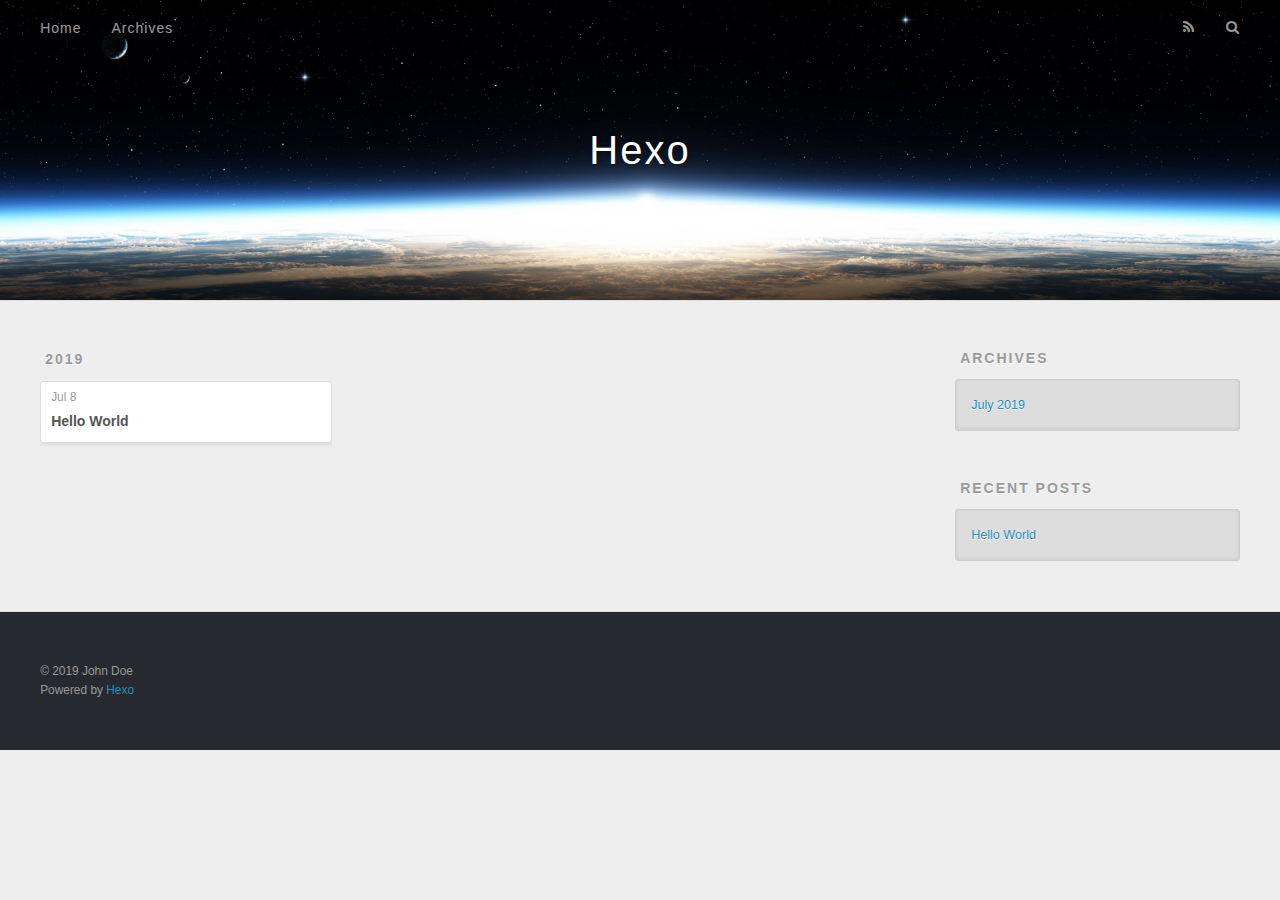
==== archives/index.html @ 085c692a "Site updated: 2019-07-08 19:31:54" ====
<!DOCTYPE html>
<html>
<head><meta name="generator" content="Hexo 3.9.0">
  <meta charset="utf-8">
  

  
  <title>Archives | Hexo</title>
  <meta name="viewport" content="width=device-width, initial-scale=1, maximum-scale=1">
  <meta property="og:type" content="website">
<meta property="og:title" content="Hexo">
<meta property="og:url" content="http://yoursite.com/archives/index.html">
<meta property="og:site_name" content="Hexo">
<meta property="og:locale" content="default">
<meta name="twitter:card" content="summary">
<meta name="twitter:title" content="Hexo">
  
    <link rel="alternate" href="/atom.xml" title="Hexo" type="application/atom+xml">
  
  
    <link rel="icon" href="/favicon.png">
  
  
    <link href="//fonts.googleapis.com/css?family=Source+Code+Pro" rel="stylesheet" type="text/css">
  
  <link rel="stylesheet" href="/css/style.css">
</head>
</html>
<body>
  <div id="container">
    <div id="wrap">
      <header id="header">
  <div id="banner"></div>
  <div id="header-outer" class="outer">
    <div id="header-title" class="inner">
      <h1 id="logo-wrap">
        <a href="/" id="logo">Hexo</a>
      </h1>
      
    </div>
    <div id="header-inner" class="inner">
      <nav id="main-nav">
        <a id="main-nav-toggle" class="nav-icon"></a>
        
          <a class="main-nav-link" href="/">Home</a>
        
          <a class="main-nav-link" href="/archives">Archives</a>
        
      </nav>
      <nav id="sub-nav">
        
          <a id="nav-rss-link" class="nav-icon" href="/atom.xml" title="RSS Feed"></a>
        
        <a id="nav-search-btn" class="nav-icon" title="Search"></a>
      </nav>
      <div id="search-form-wrap">
        <form action="//google.com/search" method="get" accept-charset="UTF-8" class="search-form"><input type="search" name="q" class="search-form-input" placeholder="Search"><button type="submit" class="search-form-submit">&#xF002;</button><input type="hidden" name="sitesearch" value="http://yoursite.com"></form>
      </div>
    </div>
  </div>
</header>
      <div class="outer">
        <section id="main">
  
  
    
    
      
      
      <section class="archives-wrap">
        <div class="archive-year-wrap">
          <a href="/archives/2019" class="archive-year">2019</a>
        </div>
        <div class="archives">
    
    <article class="archive-article archive-type-post">
  <div class="archive-article-inner">
    <header class="archive-article-header">
      <a href="/2019/07/08/hello-world/" class="archive-article-date">
  <time datetime="2019-07-08T11:22:03.068Z" itemprop="datePublished">Jul 8</time>
</a>
      
  
    <h1 itemprop="name">
      <a class="archive-article-title" href="/2019/07/08/hello-world/">Hello World</a>
    </h1>
  

    </header>
  </div>
</article>
  
  
    </div></section>
  


</section>
        
          <aside id="sidebar">
  
    

  
    

  
    
  
    
  <div class="widget-wrap">
    <h3 class="widget-title">Archives</h3>
    <div class="widget">
      <ul class="archive-list"><li class="archive-list-item"><a class="archive-list-link" href="/archives/2019/07/">July 2019</a></li></ul>
    </div>
  </div>


  
    
  <div class="widget-wrap">
    <h3 class="widget-title">Recent Posts</h3>
    <div class="widget">
      <ul>
        
          <li>
            <a href="/2019/07/08/hello-world/">Hello World</a>
          </li>
        
      </ul>
    </div>
  </div>

  
</aside>
        
      </div>
      <footer id="footer">
  
  <div class="outer">
    <div id="footer-info" class="inner">
      &copy; 2019 John Doe<br>
      Powered by <a href="http://hexo.io/" target="_blank">Hexo</a>
    </div>
  </div>
</footer>
    </div>
    <nav id="mobile-nav">
  
    <a href="/" class="mobile-nav-link">Home</a>
  
    <a href="/archives" class="mobile-nav-link">Archives</a>
  
</nav>
    

<script src="//ajax.googleapis.com/ajax/libs/jquery/2.0.3/jquery.min.js"></script>


  <link rel="stylesheet" href="/fancybox/jquery.fancybox.css">
  <script src="/fancybox/jquery.fancybox.pack.js"></script>


<script src="/js/script.js"></script>



  </div>
</body>
</html>
---- css/style.css ----
body {
  width: 100%;
}
body:before,
body:after {
  content: "";
  display: table;
}
body:after {
  clear: both;
}
html,
body,
div,
span,
applet,
object,
iframe,
h1,
h2,
h3,
h4,
h5,
h6,
p,
blockquote,
pre,
a,
abbr,
acronym,
address,
big,
cite,
code,
del,
dfn,
em,
img,
ins,
kbd,
q,
s,
samp,
small,
strike,
strong,
sub,
sup,
tt,
var,
dl,
dt,
dd,
ol,
ul,
li,
fieldset,
form,
label,
legend,
table,
caption,
tbody,
tfoot,
thead,
tr,
th,
td {
  margin: 0;
  padding: 0;
  border: 0;
  outline: 0;
  font-weight: inherit;
  font-style: inherit;
  font-family: inherit;
  font-size: 100%;
  vertical-align: baseline;
}
body {
  line-height: 1;
  color: #000;
  background: #fff;
}
ol,
ul {
  list-style: none;
}
table {
  border-collapse: separate;
  border-spacing: 0;
  vertical-align: middle;
}
caption,
th,
td {
  text-align: left;
  font-weight: normal;
  vertical-align: middle;
}
a img {
  border: none;
}
input,
button {
  margin: 0;
  padding: 0;
}
input::-moz-focus-inner,
button::-moz-focus-inner {
  border: 0;
  padding: 0;
}
@font-face {
  font-family: FontAwesome;
  font-style: normal;
  font-weight: normal;
  src: url("fonts/fontawesome-webfont.eot?v=#4.0.3");
  src: url("fonts/fontawesome-webfont.eot?#iefix&v=#4.0.3") format("embedded-opentype"), url("fonts/fontawesome-webfont.woff?v=#4.0.3") format("woff"), url("fonts/fontawesome-webfont.ttf?v=#4.0.3") format("truetype"), url("fonts/fontawesome-webfont.svg#fontawesomeregular?v=#4.0.3") format("svg");
}
html,
body,
#container {
  height: 100%;
}
body {
  background: #eee;
  font: 14px -apple-system, BlinkMacSystemFont, "Segoe UI", "Roboto", "Oxygen", "Ubuntu", "Cantarell", "Fira Sans", "Droid Sans", "Helvetica Neue", sans-serif;
  -webkit-text-size-adjust: 100%;
}
.outer {
  max-width: 1220px;
  margin: 0 auto;
  padding: 0 20px;
}
.outer:before,
.outer:after {
  content: "";
  display: table;
}
.outer:after {
  clear: both;
}
.inner {
  display: inline;
  float: left;
  width: 98.3333333333333%;
  margin: 0 0.8333333333333%;
}
.left,
.alignleft {
  float: left;
}
.right,
.alignright {
  float: right;
}
.clear {
  clear: both;
}
#container {
  position: relative;
}
.mobile-nav-on {
  overflow: hidden;
}
#wrap {
  height: 100%;
  width: 100%;
  position: absolute;
  top: 0;
  left: 0;
  -webkit-transition: 0.2s ease-out;
  -moz-transition: 0.2s ease-out;
  -ms-transition: 0.2s ease-out;
  transition: 0.2s ease-out;
  z-index: 1;
  background: #eee;
}
.mobile-nav-on #wrap {
  left: 280px;
}
@media screen and (min-width: 768px) {
  #main {
    display: inline;
    float: left;
    width: 73.3333333333333%;
    margin: 0 0.8333333333333%;
  }
}
.article-date,
.article-category-link,
.archive-year,
.widget-title {
  text-decoration: none;
  text-transform: uppercase;
  letter-spacing: 2px;
  color: #999;
  margin-bottom: 1em;
  margin-left: 5px;
  line-height: 1em;
  text-shadow: 0 1px #fff;
  font-weight: bold;
}
.article-inner,
.archive-article-inner {
  background: #fff;
  -webkit-box-shadow: 1px 2px 3px #ddd;
  box-shadow: 1px 2px 3px #ddd;
  border: 1px solid #ddd;
  border-radius: 3px;
}
.article-entry h1,
.widget h1 {
  font-size: 2em;
}
.article-entry h2,
.widget h2 {
  font-size: 1.5em;
}
.article-entry h3,
.widget h3 {
  font-size: 1.3em;
}
.article-entry h4,
.widget h4 {
  font-size: 1.2em;
}
.article-entry h5,
.widget h5 {
  font-size: 1em;
}
.article-entry h6,
.widget h6 {
  font-size: 1em;
  color: #999;
}
.article-entry hr,
.widget hr {
  border: 1px dashed #ddd;
}
.article-entry strong,
.widget strong {
  font-weight: bold;
}
.article-entry em,
.widget em,
.article-entry cite,
.widget cite {
  font-style: italic;
}
.article-entry sup,
.widget sup,
.article-entry sub,
.widget sub {
  font-size: 0.75em;
  line-height: 0;
  position: relative;
  vertical-align: baseline;
}
.article-entry sup,
.widget sup {
  top: -0.5em;
}
.article-entry sub,
.widget sub {
  bottom: -0.2em;
}
.article-entry small,
.widget small {
  font-size: 0.85em;
}
.article-entry acronym,
.widget acronym,
.article-entry abbr,
.widget abbr {
  border-bottom: 1px dotted;
}
.article-entry ul,
.widget ul,
.article-entry ol,
.widget ol,
.article-entry dl,
.widget dl {
  margin: 0 20px;
  line-height: 1.6em;
}
.article-entry ul ul,
.widget ul ul,
.article-entry ol ul,
.widget ol ul,
.article-entry ul ol,
.widget ul ol,
.article-entry ol ol,
.widget ol ol {
  margin-top: 0;
  margin-bottom: 0;
}
.article-entry ul,
.widget ul {
  list-style: disc;
}
.article-entry ol,
.widget ol {
  list-style: decimal;
}
.article-entry dt,
.widget dt {
  font-weight: bold;
}
#header {
  height: 300px;
  position: relative;
  border-bottom: 1px solid #ddd;
}
#header:before,
#header:after {
  content: "";
  position: absolute;
  left: 0;
  right: 0;
  height: 40px;
}
#header:before {
  top: 0;
  background: -webkit-linear-gradient(rgba(0,0,0,0.2), transparent);
  background: -moz-linear-gradient(rgba(0,0,0,0.2), transparent);
  background: -ms-linear-gradient(rgba(0,0,0,0.2), transparent);
  background: linear-gradient(rgba(0,0,0,0.2), transparent);
}
#header:after {
  bottom: 0;
  background: -webkit-linear-gradient(transparent, rgba(0,0,0,0.2));
  background: -moz-linear-gradient(transparent, rgba(0,0,0,0.2));
  background: -ms-linear-gradient(transparent, rgba(0,0,0,0.2));
  background: linear-gradient(transparent, rgba(0,0,0,0.2));
}
#header-outer {
  height: 100%;
  position: relative;
}
#header-inner {
  position: relative;
  overflow: hidden;
}
#banner {
  position: absolute;
  top: 0;
  left: 0;
  width: 100%;
  height: 100%;
  background: url("images/banner.jpg") center #000;
  -webkit-background-size: cover;
  -moz-background-size: cover;
  background-size: cover;
  z-index: -1;
}
#header-title {
  text-align: center;
  height: 40px;
  position: absolute;
  top: 50%;
  left: 0;
  margin-top: -20px;
}
#logo,
#subtitle {
  text-decoration: none;
  color: #fff;
  font-weight: 300;
  text-shadow: 0 1px 4px rgba(0,0,0,0.3);
}
#logo {
  font-size: 40px;
  line-height: 40px;
  letter-spacing: 2px;
}
#subtitle {
  font-size: 16px;
  line-height: 16px;
  letter-spacing: 1px;
}
#subtitle-wrap {
  margin-top: 16px;
}
#main-nav {
  float: left;
  margin-left: -15px;
}
.nav-icon,
.main-nav-link {
  float: left;
  color: #fff;
  opacity: 0.6;
  text-decoration: none;
  text-shadow: 0 1px rgba(0,0,0,0.2);
  -webkit-transition: opacity 0.2s;
  -moz-transition: opacity 0.2s;
  -ms-transition: opacity 0.2s;
  transition: opacity 0.2s;
  display: block;
  padding: 20px 15px;
}
.nav-icon:hover,
.main-nav-link:hover {
  opacity: 1;
}
.nav-icon {
  font-family: FontAwesome;
  text-align: center;
  font-size: 14px;
  width: 14px;
  height: 14px;
  padding: 20px 15px;
  position: relative;
  cursor: pointer;
}
.main-nav-link {
  font-weight: 300;
  letter-spacing: 1px;
}
@media screen and (max-width: 479px) {
  .main-nav-link {
    display: none;
  }
}
#main-nav-toggle {
  display: none;
}
#main-nav-toggle:before {
  content: "\f0c9";
}
@media screen and (max-width: 479px) {
  #main-nav-toggle {
    display: block;
  }
}
#sub-nav {
  float: right;
  margin-right: -15px;
}
#nav-rss-link:before {
  content: "\f09e";
}
#nav-search-btn:before {
  content: "\f002";
}
#search-form-wrap {
  position: absolute;
  top: 15px;
  width: 150px;
  height: 30px;
  right: -150px;
  opacity: 0;
  -webkit-transition: 0.2s ease-out;
  -moz-transition: 0.2s ease-out;
  -ms-transition: 0.2s ease-out;
  transition: 0.2s ease-out;
}
#search-form-wrap.on {
  opacity: 1;
  right: 0;
}
@media screen and (max-width: 479px) {
  #search-form-wrap {
    width: 100%;
    right: -100%;
  }
}
.search-form {
  position: absolute;
  top: 0;
  left: 0;
  right: 0;
  background: #fff;
  padding: 5px 15px;
  border-radius: 15px;
  -webkit-box-shadow: 0 0 10px rgba(0,0,0,0.3);
  box-shadow: 0 0 10px rgba(0,0,0,0.3);
}
.search-form-input {
  border: none;
  background: none;
  color: #555;
  width: 100%;
  font: 13px -apple-system, BlinkMacSystemFont, "Segoe UI", "Roboto", "Oxygen", "Ubuntu", "Cantarell", "Fira Sans", "Droid Sans", "Helvetica Neue", sans-serif;
  outline: none;
}
.search-form-input::-webkit-search-results-decoration,
.search-form-input::-webkit-search-cancel-button {
  -webkit-appearance: none;
}
.search-form-submit {
  position: absolute;
  top: 50%;
  right: 10px;
  margin-top: -7px;
  font: 13px FontAwesome;
  border: none;
  background: none;
  color: #bbb;
  cursor: pointer;
}
.search-form-submit:hover,
.search-form-submit:focus {
  color: #777;
}
.article {
  margin: 50px 0;
}
.article-inner {
  overflow: hidden;
}
.article-meta:before,
.article-meta:after {
  content: "";
  display: table;
}
.article-meta:after {
  clear: both;
}
.article-date {
  float: left;
}
.article-category {
  float: left;
  line-height: 1em;
  color: #ccc;
  text-shadow: 0 1px #fff;
  margin-left: 8px;
}
.article-category:before {
  content: "\2022";
}
.article-category-link {
  margin: 0 12px 1em;
}
.article-header {
  padding: 20px 20px 0;
}
.article-title {
  text-decoration: none;
  font-size: 2em;
  font-weight: bold;
  color: #555;
  line-height: 1.1em;
  -webkit-transition: color 0.2s;
  -moz-transition: color 0.2s;
  -ms-transition: color 0.2s;
  transition: color 0.2s;
}
a.article-title:hover {
  color: #258fb8;
}
.article-entry {
  color: #555;
  padding: 0 20px;
}
.article-entry:before,
.article-entry:after {
  content: "";
  display: table;
}
.article-entry:after {
  clear: both;
}
.article-entry p,
.article-entry table {
  line-height: 1.6em;
  margin: 1.6em 0;
}
.article-entry h1,
.article-entry h2,
.article-entry h3,
.article-entry h4,
.article-entry h5,
.article-entry h6 {
  font-weight: bold;
}
.article-entry h1,
.article-entry h2,
.article-entry h3,
.article-entry h4,
.article-entry h5,
.article-entry h6 {
  line-height: 1.1em;
  margin: 1.1em 0;
}
.article-entry a {
  color: #258fb8;
  text-decoration: none;
}
.article-entry a:hover {
  text-decoration: underline;
}
.article-entry ul,
.article-entry ol,
.article-entry dl {
  margin-top: 1.6em;
  margin-bottom: 1.6em;
}
.article-entry img,
.article-entry video {
  max-width: 100%;
  height: auto;
  display: block;
  margin: auto;
}
.article-entry iframe {
  border: none;
}
.article-entry table {
  width: 100%;
  border-collapse: collapse;
  border-spacing: 0;
}
.article-entry th {
  font-weight: bold;
  border-bottom: 3px solid #ddd;
  padding-bottom: 0.5em;
}
.article-entry td {
  border-bottom: 1px solid #ddd;
  padding: 10px 0;
}
.article-entry blockquote {
  font-family: Georgia, "Times New Roman", serif;
  font-size: 1.4em;
  margin: 1.6em 20px;
  text-align: center;
}
.article-entry blockquote footer {
  font-size: 14px;
  margin: 1.6em 0;
  font-family: -apple-system, BlinkMacSystemFont, "Segoe UI", "Roboto", "Oxygen", "Ubuntu", "Cantarell", "Fira Sans", "Droid Sans", "Helvetica Neue", sans-serif;
}
.article-entry blockquote footer cite:before {
  content: "—";
  padding: 0 0.5em;
}
.article-entry .pullquote {
  text-align: left;
  width: 45%;
  margin: 0;
}
.article-entry .pullquote.left {
  margin-left: 0.5em;
  margin-right: 1em;
}
.article-entry .pullquote.right {
  margin-right: 0.5em;
  margin-left: 1em;
}
.article-entry .caption {
  color: #999;
  display: block;
  font-size: 0.9em;
  margin-top: 0.5em;
  position: relative;
  text-align: center;
}
.article-entry .video-container {
  position: relative;
  padding-top: 56.25%;
  height: 0;
  overflow: hidden;
}
.article-entry .video-container iframe,
.article-entry .video-container object,
.article-entry .video-container embed {
  position: absolute;
  top: 0;
  left: 0;
  width: 100%;
  height: 100%;
  margin-top: 0;
}
.article-more-link a {
  display: inline-block;
  line-height: 1em;
  padding: 6px 15px;
  border-radius: 15px;
  background: #eee;
  color: #999;
  text-shadow: 0 1px #fff;
  text-decoration: none;
}
.article-more-link a:hover {
  background: #258fb8;
  color: #fff;
  text-decoration: none;
  text-shadow: 0 1px #1e7293;
}
.article-footer {
  font-size: 0.85em;
  line-height: 1.6em;
  border-top: 1px solid #ddd;
  padding-top: 1.6em;
  margin: 0 20px 20px;
}
.article-footer:before,
.article-footer:after {
  content: "";
  display: table;
}
.article-footer:after {
  clear: both;
}
.article-footer a {
  color: #999;
  text-decoration: none;
}
.article-footer a:hover {
  color: #555;
}
.article-tag-list-item {
  float: left;
  margin-right: 10px;
}
.article-tag-list-link:before {
  content: "#";
}
.article-comment-link {
  float: right;
}
.article-comment-link:before {
  content: "\f075";
  font-family: FontAwesome;
  padding-right: 8px;
}
.article-share-link {
  cursor: pointer;
  float: right;
  margin-left: 20px;
}
.article-share-link:before {
  content: "\f064";
  font-family: FontAwesome;
  padding-right: 6px;
}
#article-nav {
  position: relative;
}
#article-nav:before,
#article-nav:after {
  content: "";
  display: table;
}
#article-nav:after {
  clear: both;
}
@media screen and (min-width: 768px) {
  #article-nav {
    margin: 50px 0;
  }
  #article-nav:before {
    width: 8px;
    height: 8px;
    position: absolute;
    top: 50%;
    left: 50%;
    margin-top: -4px;
    margin-left: -4px;
    content: "";
    border-radius: 50%;
    background: #ddd;
    -webkit-box-shadow: 0 1px 2px #fff;
    box-shadow: 0 1px 2px #fff;
  }
}
.article-nav-link-wrap {
  text-decoration: none;
  text-shadow: 0 1px #fff;
  color: #999;
  -webkit-box-sizing: border-box;
  -moz-box-sizing: border-box;
  box-sizing: border-box;
  margin-top: 50px;
  text-align: center;
  display: block;
}
.article-nav-link-wrap:hover {
  color: #555;
}
@media screen and (min-width: 768px) {
  .article-nav-link-wrap {
    width: 50%;
    margin-top: 0;
  }
}
@media screen and (min-width: 768px) {
  #article-nav-newer {
    float: left;
    text-align: right;
    padding-right: 20px;
  }
}
@media screen and (min-width: 768px) {
  #article-nav-older {
    float: right;
    text-align: left;
    padding-left: 20px;
  }
}
.article-nav-caption {
  text-transform: uppercase;
  letter-spacing: 2px;
  color: #ddd;
  line-height: 1em;
  font-weight: bold;
}
#article-nav-newer .article-nav-caption {
  margin-right: -2px;
}
.article-nav-title {
  font-size: 0.85em;
  line-height: 1.6em;
  margin-top: 0.5em;
}
.article-share-box {
  position: absolute;
  display: none;
  background: #fff;
  -webkit-box-shadow: 1px 2px 10px rgba(0,0,0,0.2);
  box-shadow: 1px 2px 10px rgba(0,0,0,0.2);
  border-radius: 3px;
  margin-left: -145px;
  overflow: hidden;
  z-index: 1;
}
.article-share-box.on {
  display: block;
}
.article-share-input {
  width: 100%;
  background: none;
  -webkit-box-sizing: border-box;
  -moz-box-sizing: border-box;
  box-sizing: border-box;
  font: 14px -apple-system, BlinkMacSystemFont, "Segoe UI", "Roboto", "Oxygen", "Ubuntu", "Cantarell", "Fira Sans", "Droid Sans", "Helvetica Neue", sans-serif;
  padding: 0 15px;
  color: #555;
  outline: none;
  border: 1px solid #ddd;
  border-radius: 3px 3px 0 0;
  height: 36px;
  line-height: 36px;
}
.article-share-links {
  background: #eee;
}
.article-share-links:before,
.article-share-links:after {
  content: "";
  display: table;
}
.article-share-links:after {
  clear: both;
}
.article-share-twitter,
.article-share-facebook,
.article-share-pinterest,
.article-share-google {
  width: 50px;
  height: 36px;
  display: block;
  float: left;
  position: relative;
  color: #999;
  text-shadow: 0 1px #fff;
}
.article-share-twitter:before,
.article-share-facebook:before,
.article-share-pinterest:before,
.article-share-google:before {
  font-size: 20px;
  font-family: FontAwesome;
  width: 20px;
  height: 20px;
  position: absolute;
  top: 50%;
  left: 50%;
  margin-top: -10px;
  margin-left: -10px;
  text-align: center;
}
.article-share-twitter:hover,
.article-share-facebook:hover,
.article-share-pinterest:hover,
.article-share-google:hover {
  color: #fff;
}
.article-share-twitter:before {
  content: "\f099";
}
.article-share-twitter:hover {
  background: #00aced;
  text-shadow: 0 1px #008abe;
}
.article-share-facebook:before {
  content: "\f09a";
}
.article-share-facebook:hover {
  background: #3b5998;
  text-shadow: 0 1px #2f477a;
}
.article-share-pinterest:before {
  content: "\f0d2";
}
.article-share-pinterest:hover {
  background: #cb2027;
  text-shadow: 0 1px #a21a1f;
}
.article-share-google:before {
  content: "\f0d5";
}
.article-share-google:hover {
  background: #dd4b39;
  text-shadow: 0 1px #be3221;
}
.article-gallery {
  background: #000;
  position: relative;
}
.article-gallery-photos {
  position: relative;
  overflow: hidden;
}
.article-gallery-img {
  display: none;
  max-width: 100%;
}
.article-gallery-img:first-child {
  display: block;
}
.article-gallery-img.loaded {
  position: absolute;
  display: block;
}
.article-gallery-img img {
  display: block;
  max-width: 100%;
  margin: 0 auto;
}
#comments {
  background: #fff;
  -webkit-box-shadow: 1px 2px 3px #ddd;
  box-shadow: 1px 2px 3px #ddd;
  padding: 20px;
  border: 1px solid #ddd;
  border-radius: 3px;
  margin: 50px 0;
}
#comments a {
  color: #258fb8;
}
.archives-wrap {
  margin: 50px 0;
}
.archives:before,
.archives:after {
  content: "";
  display: table;
}
.archives:after {
  clear: both;
}
.archive-year-wrap {
  margin-bottom: 1em;
}
.archives {
  -webkit-column-gap: 10px;
  -moz-column-gap: 10px;
  column-gap: 10px;
}
@media screen and (min-width: 480px) and (max-width: 767px) {
  .archives {
    -webkit-column-count: 2;
    -moz-column-count: 2;
    column-count: 2;
  }
}
@media screen and (min-width: 768px) {
  .archives {
    -webkit-column-count: 3;
    -moz-column-count: 3;
    column-count: 3;
  }
}
.archive-article {
  -webkit-column-break-inside: avoid;
  page-break-inside: avoid;
  overflow: hidden;
  break-inside: avoid-column;
}
.archive-article-inner {
  padding: 10px;
  margin-bottom: 15px;
}
.archive-article-title {
  text-decoration: none;
  font-weight: bold;
  color: #555;
  -webkit-transition: color 0.2s;
  -moz-transition: color 0.2s;
  -ms-transition: color 0.2s;
  transition: color 0.2s;
  line-height: 1.6em;
}
.archive-article-title:hover {
  color: #258fb8;
}
.archive-article-footer {
  margin-top: 1em;
}
.archive-article-date {
  color: #999;
  text-decoration: none;
  font-size: 0.85em;
  line-height: 1em;
  margin-bottom: 0.5em;
  display: block;
}
#page-nav {
  margin: 50px auto;
  background: #fff;
  -webkit-box-shadow: 1px 2px 3px #ddd;
  box-shadow: 1px 2px 3px #ddd;
  border: 1px solid #ddd;
  border-radius: 3px;
  text-align: center;
  color: #999;
  overflow: hidden;
}
#page-nav:before,
#page-nav:after {
  content: "";
  display: table;
}
#page-nav:after {
  clear: both;
}
#page-nav a,
#page-nav span {
  padding: 10px 20px;
  line-height: 1;
  height: 2ex;
}
#page-nav a {
  color: #999;
  text-decoration: none;
}
#page-nav a:hover {
  background: #999;
  color: #fff;
}
#page-nav .prev {
  float: left;
}
#page-nav .next {
  float: right;
}
#page-nav .page-number {
  display: inline-block;
}
@media screen and (max-width: 479px) {
  #page-nav .page-number {
    display: none;
  }
}
#page-nav .current {
  color: #555;
  font-weight: bold;
}
#page-nav .space {
  color: #ddd;
}
#footer {
  background: #262a30;
  padding: 50px 0;
  border-top: 1px solid #ddd;
  color: #999;
}
#footer a {
  color: #258fb8;
  text-decoration: none;
}
#footer a:hover {
  text-decoration: underline;
}
#footer-info {
  line-height: 1.6em;
  font-size: 0.85em;
}
.article-entry pre,
.article-entry .highlight {
  background: #2d2d2d;
  margin: 0 -20px;
  padding: 15px 20px;
  border-style: solid;
  border-color: #ddd;
  border-width: 1px 0;
  overflow: auto;
  color: #ccc;
  line-height: 22.400000000000002px;
}
.article-entry .highlight .gutter pre,
.article-entry .gist .gist-file .gist-data .line-numbers {
  color: #666;
  font-size: 0.85em;
}
.article-entry pre,
.article-entry code {
  font-family: "Source Code Pro", Consolas, Monaco, Menlo, Consolas, monospace;
}
.article-entry code {
  background: #eee;
  text-shadow: 0 1px #fff;
  padding: 0 0.3em;
}
.article-entry pre code {
  background: none;
  text-shadow: none;
  padding: 0;
}
.article-entry .highlight pre {
  border: none;
  margin: 0;
  padding: 0;
}
.article-entry .highlight table {
  margin: 0;
  width: auto;
}
.article-entry .highlight td {
  border: none;
  padding: 0;
}
.article-entry .highlight figcaption {
  font-size: 0.85em;
  color: #999;
  line-height: 1em;
  margin-bottom: 1em;
}
.article-entry .highlight figcaption:before,
.article-entry .highlight figcaption:after {
  content: "";
  display: table;
}
.article-entry .highlight figcaption:after {
  clear: both;
}
.article-entry .highlight figcaption a {
  float: right;
}
.article-entry .highlight .gutter pre {
  text-align: right;
  padding-right: 20px;
}
.article-entry .highlight .line {
  height: 22.400000000000002px;
}
.article-entry .highlight .line.marked {
  background: #515151;
}
.article-entry .gist {
  margin: 0 -20px;
  border-style: solid;
  border-color: #ddd;
  border-width: 1px 0;
  background: #2d2d2d;
  padding: 15px 20px 15px 0;
}
.article-entry .gist .gist-file {
  border: none;
  font-family: "Source Code Pro", Consolas, Monaco, Menlo, Consolas, monospace;
  margin: 0;
}
.article-entry .gist .gist-file .gist-data {
  background: none;
  border: none;
}
.article-entry .gist .gist-file .gist-data .line-numbers {
  background: none;
  border: none;
  padding: 0 20px 0 0;
}
.article-entry .gist .gist-file .gist-data .line-data {
  padding: 0 !important;
}
.article-entry .gist .gist-file .highlight {
  margin: 0;
  padding: 0;
  border: none;
}
.article-entry .gist .gist-file .gist-meta {
  background: #2d2d2d;
  color: #999;
  font: 0.85em -apple-system, BlinkMacSystemFont, "Segoe UI", "Roboto", "Oxygen", "Ubuntu", "Cantarell", "Fira Sans", "Droid Sans", "Helvetica Neue", sans-serif;
  text-shadow: 0 0;
  padding: 0;
  margin-top: 1em;
  margin-left: 20px;
}
.article-entry .gist .gist-file .gist-meta a {
  color: #258fb8;
  font-weight: normal;
}
.article-entry .gist .gist-file .gist-meta a:hover {
  text-decoration: underline;
}
pre .comment,
pre .title {
  color: #999;
}
pre .variable,
pre .attribute,
pre .tag,
pre .regexp,
pre .ruby .constant,
pre .xml .tag .title,
pre .xml .pi,
pre .xml .doctype,
pre .html .doctype,
pre .css .id,
pre .css .class,
pre .css .pseudo {
  color: #f2777a;
}
pre .number,
pre .preprocessor,
pre .built_in,
pre .literal,
pre .params,
pre .constant {
  color: #f99157;
}
pre .class,
pre .ruby .class .title,
pre .css .rules .attribute {
  color: #9c9;
}
pre .string,
pre .value,
pre .inheritance,
pre .header,
pre .ruby .symbol,
pre .xml .cdata {
  color: #9c9;
}
pre .css .hexcolor {
  color: #6cc;
}
pre .function,
pre .python .decorator,
pre .python .title,
pre .ruby .function .title,
pre .ruby .title .keyword,
pre .perl .sub,
pre .javascript .title,
pre .coffeescript .title {
  color: #69c;
}
pre .keyword,
pre .javascript .function {
  color: #c9c;
}
@media screen and (max-width: 479px) {
  #mobile-nav {
    position: absolute;
    top: 0;
    left: 0;
    width: 280px;
    height: 100%;
    background: #191919;
    border-right: 1px solid #fff;
  }
}
@media screen and (max-width: 479px) {
  .mobile-nav-link {
    display: block;
    color: #999;
    text-decoration: none;
    padding: 15px 20px;
    font-weight: bold;
  }
  .mobile-nav-link:hover {
    color: #fff;
  }
}
@media screen and (min-width: 768px) {
  #sidebar {
    display: inline;
    float: left;
    width: 23.3333333333333%;
    margin: 0 0.8333333333333%;
  }
}
.widget-wrap {
  margin: 50px 0;
}
.widget {
  color: #777;
  text-shadow: 0 1px #fff;
  background: #ddd;
  -webkit-box-shadow: 0 -1px 4px #ccc inset;
  box-shadow: 0 -1px 4px #ccc inset;
  border: 1px solid #ccc;
  padding: 15px;
  border-radius: 3px;
}
.widget a {
  color: #258fb8;
  text-decoration: none;
}
.widget a:hover {
  text-decoration: underline;
}
.widget ul ul,
.widget ol ul,
.widget dl ul,
.widget ul ol,
.widget ol ol,
.widget dl ol,
.widget ul dl,
.widget ol dl,
.widget dl dl {
  margin-left: 15px;
  list-style: disc;
}
.widget {
  line-height: 1.6em;
  word-wrap: break-word;
  font-size: 0.9em;
}
.widget ul,
.widget ol {
  list-style: none;
  margin: 0;
}
.widget ul ul,
.widget ol ul,
.widget ul ol,
.widget ol ol {
  margin: 0 20px;
}
.widget ul ul,
.widget ol ul {
  list-style: disc;
}
.widget ul ol,
.widget ol ol {
  list-style: decimal;
}
.category-list-count,
.tag-list-count,
.archive-list-count {
  padding-left: 5px;
  color: #999;
  font-size: 0.85em;
}
.category-list-count:before,
.tag-list-count:before,
.archive-list-count:before {
  content: "(";
}
.category-list-count:after,
.tag-list-count:after,
.archive-list-count:after {
  content: ")";
}
.tagcloud a {
  margin-right: 5px;
  display: inline-block;
}
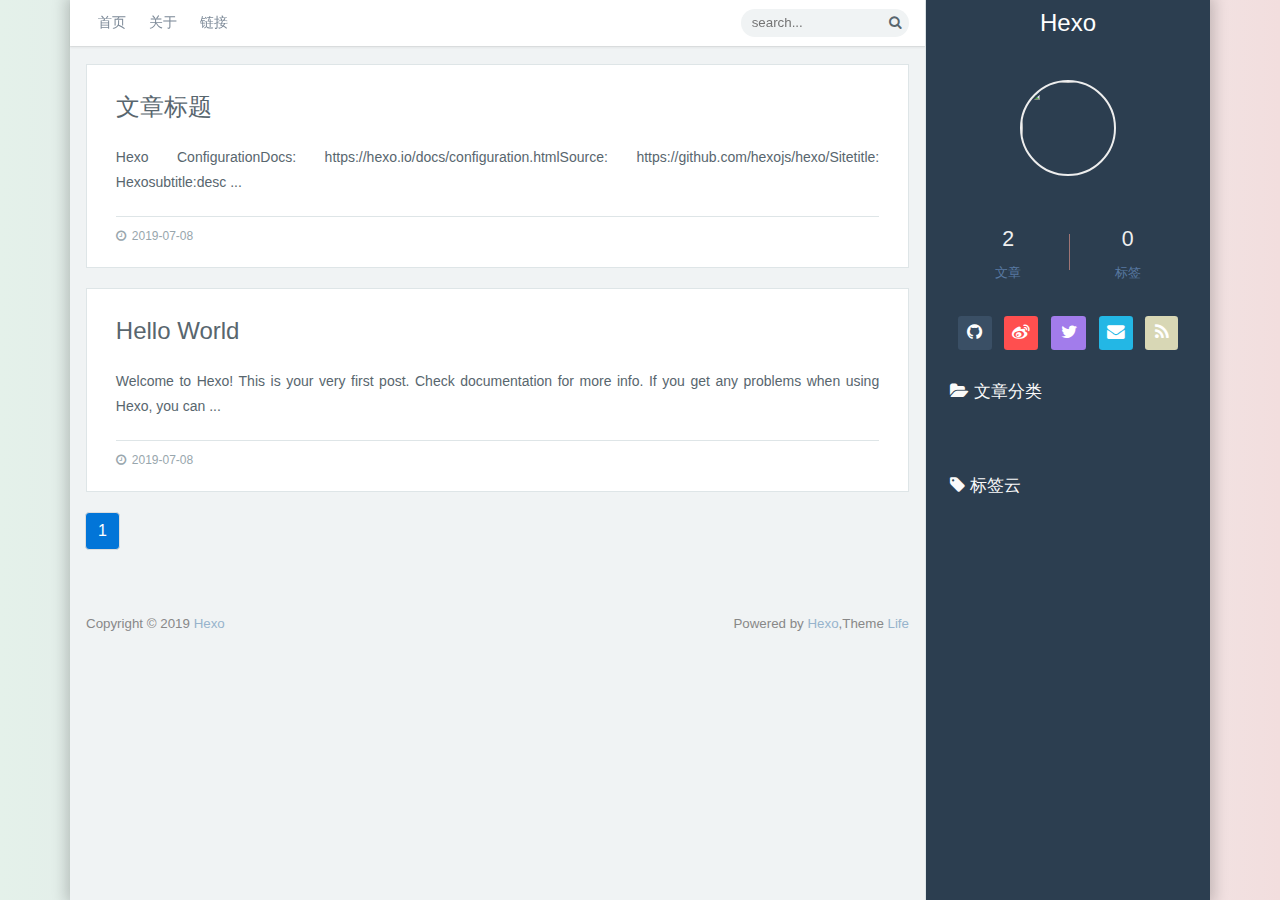
==== commit 051647e6: "Site updated: 2019-07-08 19:56:11" ====
--- a/archives/index.html
+++ b/archives/index.html
@@ -1,170 +1,261 @@
-<!DOCTYPE html>
-<html>
+
+
+
+
+  
+
+
+
+
+
+
+
+
+
+
+
+
+<!doctype html>
+<html lang>
 <head><meta name="generator" content="Hexo 3.9.0">
-  <meta charset="utf-8">
-  
-
-  
-  <title>Archives | Hexo</title>
-  <meta name="viewport" content="width=device-width, initial-scale=1, maximum-scale=1">
-  <meta property="og:type" content="website">
-<meta property="og:title" content="Hexo">
-<meta property="og:url" content="http://yoursite.com/archives/index.html">
-<meta property="og:site_name" content="Hexo">
-<meta property="og:locale" content="default">
-<meta name="twitter:card" content="summary">
-<meta name="twitter:title" content="Hexo">
-  
-    <link rel="alternate" href="/atom.xml" title="Hexo" type="application/atom+xml">
-  
-  
-    <link rel="icon" href="/favicon.png">
-  
-  
-    <link href="//fonts.googleapis.com/css?family=Source+Code+Pro" rel="stylesheet" type="text/css">
-  
-  <link rel="stylesheet" href="/css/style.css">
+  <meta charset="UTF-8">
+  <meta http-equiv="X-UA-Compatible" content="IE=edge, chrome=1">
+  <meta name="renderer" content="webkit">
+  <meta name="viewport" content="width=device-width, initial-scale=1, maximum-scale=1, shrink-to-fit=no" , user-scalable="no"">
+  <title>ArchivesHexo</title>
+  <link rel="shortcut icon" href>
+  
+    
+    
+      <link rel="stylesheet" href="/css/bootstrap.min.css">
+    
+      <link rel="stylesheet" href="/css/font-awesome.min.css">
+    
+      <link rel="stylesheet" href="/css/atom-one-dark.css">
+    
+      <link rel="stylesheet" href="/css/jquery.fancybox.css">
+    
+      <link rel="stylesheet" href="/css/nprogress.min.css">
+    
+      <link rel="stylesheet" href="/css/valine.css">
+    
+      <link rel="stylesheet" href="/css/life.css">
+    
+  
+
+  
+
+  <!-- jQuery first, then Tether, then Bootstrap JS. -->
+  
+  
+  
+    <script src="/js/jquery-2.2.4.min.js"></script>
+  
+    <script src="https://cdn1.lncld.net/static/js/3.1.0/av-min.js"></script>
+  
+    <script src="/js/jquery.pjax.js"></script>
+  
+    <script src="/js/nprogress.min.js"></script>
+  
+    <script src="/js/tether.min.js"></script>
+  
+    <script src="/js/bootstrap.min.js"></script>
+  
+    <script src="/js/highlight.min.js"></script>
+  
+    <script src="/js/highlightjs-line-numbers.min.js"></script>
+  
+    <script src="/js/jquery.fancybox.js"></script>
+  
+    <script src="/js/jquery.qrcode.min.js"></script>
+  
+    <script src="/js/Valine.min.js"></script>
+  
+  
 </head>
+<body>
+<script>AV.init({appId:'',appKey:''});</script>
+<script type="text/javascript">
+      var config = {
+            ClasS: 'Counter',
+            el:'.views',
+            elP: '.views-post'
+      }
+</script>
+<div class="container">
+    <div class="row blog-box-shadow">
+        <!--博客主栏开始-->
+        <div class="col-xl-9 col-lg-12 blog-main" id="pjax-box">
+            <header class="blog-header">
+                <a href="http://yoursite.com" class="blog-header-mobile-title">Hexo</a>
+                <a href="javascript:;" class="blog-header-navbar-btn"><i class="fa fa-bars"></i></a>
+                <nav class="blog-header-navbar blog-header-fixed">
+                    <ul class="blog-navbar-links">
+                        
+                          <li class="blog-nav-item"><a href="/" class="transition">首页</a></li>
+                        
+                          <li class="blog-nav-item"><a href="/about/" class="transition">关于</a></li>
+                        
+                          <li class="blog-nav-item"><a href="/links/" class="transition">链接</a></li>
+                        
+                        <div class="blog-navbar-right">
+                            <form action>
+                                <div class="input-group">
+                                    <input type="text" class="blog-header-search" placeholder="search...">
+                                    <buttn type="submit" class="blog-header-search-btn"><i class="fa fa-search"></i></buttn>
+                                </div>
+                            </form>
+                        </div>
+                    </ul>
+                </nav>
+            </header>
+                
+<div class="blog-main-post">
+	<div class="index-post-br"></div>
+  
+
+
+
+<article class="blog-post-block">
+    
+
+    <div class="blog-post-block-padding">
+        <a href="/2019/07/08/文章标题/">文章标题</a>
+        <section>
+            
+                
+                Hexo ConfigurationDocs: https://hexo.io/docs/configuration.htmlSource: https://github.com/hexojs/hexo/Sitetitle: Hexosubtitle:desc
+                ...
+            
+        </section>
+        <footer>
+        
+            <time datetime="2019-07-08T11:52:25.000Z"><i class="fa fa-clock-o"></i>2019-07-08</time>
+        
+        
+        
+        
+        
+        </footer>
+    </div>
+</article>
+
+
+<article class="blog-post-block">
+    
+
+    <div class="blog-post-block-padding">
+        <a href="/2019/07/08/hello-world/">Hello World</a>
+        <section>
+            
+                
+                Welcome to Hexo! This is your very first post. Check documentation for more info. If you get any problems when using Hexo, you can
+                ...
+            
+        </section>
+        <footer>
+        
+            <time datetime="2019-07-08T11:22:03.068Z"><i class="fa fa-clock-o"></i>2019-07-08</time>
+        
+        
+        
+        
+        
+        </footer>
+    </div>
+</article>
+
+
+
+  
+    <nav id="pagination" class="blog-pagination">
+            <span class="page-number current">1</span>
+    </nav>
+
+ </div>
+
+                
+            <footer class="blog-footer">
+                <p class="blog-footer-left">Copyright ©  2019 <a href="http://yoursite.com">Hexo</a></p>
+                <p class="blog-footer-right">Powered by <a href="https://hexo.io" target="_blank">Hexo</a>,Theme <a href="https://note.isweic.com/themes-life/" target="_blank">Life</a></p>
+            </footer>
+        </div><!--博客主栏结束-->
+        <!--博客侧边栏开始-->
+        <div class="col-xl-3 blog-sidebar">
+            <div class="blog-sidebar-title">
+                <a href>Hexo</a>
+            </div>
+            <div class="blog-sidebar-logo">
+                <img src="http://dl.weic96.cn/logo.png">
+            </div>
+            <div class="blog-sidebar-count blog-sidebar-padding">
+                <div class="blog-sidebar-count-left">
+                    <p class="blog-sidebar-count-p">2</p>
+                    <span class="blog-sidebar-count-span">文章</span>
+                </div>
+                <div class="blog-sidebar-count-right">
+                    <p class="blog-sidebar-count-p">0</p>
+                    <span class="blog-sidebar-count-span">标签</span>
+                </div>
+                <div style="clear: both;"></div>
+            </div>
+            <div class="blog-sidebar-icon blog-sidebar-padding">
+                <ul>
+                    <li><a href class="icon-github" target="_blank" data-toggle="tooltip" data-placement="top" title="Github"><i class="fa fa-github"></i></a></li>
+                    <li><a href class="icon-weibo" target="_blank" data-toggle="tooltip" data-placement="top" title="新浪微博"><i class="fa fa-weibo"></i></a></li>
+                    <li><a href class="icon-twitter" target="_blank" data-toggle="tooltip" data-placement="top" title="Twitter"><i class="fa fa-twitter"></i></a></li>
+                    <!--<li><a href="" class="icon-facebook" target="_blank" data-toggle="tooltip" data-placement="top" title="FaceBook"><i class="fa fa-facebook"></i></a></li>-->
+                    <li><a href="mailto:" class="icon-email" data-toggle="tooltip" data-placement="top" title="E-Mail"><i class="fa fa-envelope"></i></a></li>
+                    <li><a href class="icon-rss" data-toggle="tooltip" target="_blank" data-placement="top" title="RSS"><i class="fa fa-rss"></i></a></li>
+                </ul>
+            </div>
+            <div class="blog-sidebar-categories">
+                <h4 class="blog-sidebar-h4"><i class="fa fa-folder-open"></i>&nbsp;文章分类</h4>
+                <ul class="list-group blog-sidebar-padding">
+                  
+                </ul>
+            </div>
+            <div class="blog-sidebar-tags">
+                <h4 class="blog-sidebar-h4"><i class="fa fa-tag"></i>&nbsp;标签云</h4>
+                <ul class="blog-sidebar-tags-ul blog-sidebar-padding">
+                  
+                </ul>
+            </div>
+            <script>
+              // 博客侧栏标签云随机色
+              var tag_cloud = $('.tag-could');
+              tag_cloud.each(function () {
+                  var Cnum = 9;
+                  var Crand = parseInt(Math.random() * Cnum);
+                  $(this).addClass("tag-could" + Crand);
+              })
+            </script>
+            <!--返回顶部按钮-->
+            <div class="retop">
+                <i class="fa fa-angle-up"></i>
+            </div>
+        </div><!--博客侧边栏结束-->
+    </div>
+</div>
+<script src="/js/LeanStatistics.min.js"></script>
+<script src="/js/Life.js"></script>
+<script type="text/javascript">
+    hljs.initHighlightingOnLoad();
+    hljs.initLineNumbersOnLoad();
+    otherF();
+    LeanStatistics();
+    $(document).pjax('a', '#pjax-box', {fragment:'#pjax-box', timeout:8000}).on('pjax:complete', function() {
+      $('pre code').each(function(i, block){
+        hljs.highlightBlock(block);
+      })
+      $('code.hljs').each(function(i, block) {
+        hljs.lineNumbersBlock(block);
+      });
+      LeanStatistics();
+    }).on('pjax:start', function() { NProgress.start(); }).on('pjax:end',   function() {
+      NProgress.done();
+      otherF();
+    });
+</script>
+</body>
 </html>
-<body>
-  <div id="container">
-    <div id="wrap">
-      <header id="header">
-  <div id="banner"></div>
-  <div id="header-outer" class="outer">
-    <div id="header-title" class="inner">
-      <h1 id="logo-wrap">
-        <a href="/" id="logo">Hexo</a>
-      </h1>
-      
-    </div>
-    <div id="header-inner" class="inner">
-      <nav id="main-nav">
-        <a id="main-nav-toggle" class="nav-icon"></a>
-        
-          <a class="main-nav-link" href="/">Home</a>
-        
-          <a class="main-nav-link" href="/archives">Archives</a>
-        
-      </nav>
-      <nav id="sub-nav">
-        
-          <a id="nav-rss-link" class="nav-icon" href="/atom.xml" title="RSS Feed"></a>
-        
-        <a id="nav-search-btn" class="nav-icon" title="Search"></a>
-      </nav>
-      <div id="search-form-wrap">
-        <form action="//google.com/search" method="get" accept-charset="UTF-8" class="search-form"><input type="search" name="q" class="search-form-input" placeholder="Search"><button type="submit" class="search-form-submit">&#xF002;</button><input type="hidden" name="sitesearch" value="http://yoursite.com"></form>
-      </div>
-    </div>
-  </div>
-</header>
-      <div class="outer">
-        <section id="main">
-  
-  
-    
-    
-      
-      
-      <section class="archives-wrap">
-        <div class="archive-year-wrap">
-          <a href="/archives/2019" class="archive-year">2019</a>
-        </div>
-        <div class="archives">
-    
-    <article class="archive-article archive-type-post">
-  <div class="archive-article-inner">
-    <header class="archive-article-header">
-      <a href="/2019/07/08/hello-world/" class="archive-article-date">
-  <time datetime="2019-07-08T11:22:03.068Z" itemprop="datePublished">Jul 8</time>
-</a>
-      
-  
-    <h1 itemprop="name">
-      <a class="archive-article-title" href="/2019/07/08/hello-world/">Hello World</a>
-    </h1>
-  
-
-    </header>
-  </div>
-</article>
-  
-  
-    </div></section>
-  
-
-
-</section>
-        
-          <aside id="sidebar">
-  
-    
-
-  
-    
-
-  
-    
-  
-    
-  <div class="widget-wrap">
-    <h3 class="widget-title">Archives</h3>
-    <div class="widget">
-      <ul class="archive-list"><li class="archive-list-item"><a class="archive-list-link" href="/archives/2019/07/">July 2019</a></li></ul>
-    </div>
-  </div>
-
-
-  
-    
-  <div class="widget-wrap">
-    <h3 class="widget-title">Recent Posts</h3>
-    <div class="widget">
-      <ul>
-        
-          <li>
-            <a href="/2019/07/08/hello-world/">Hello World</a>
-          </li>
-        
-      </ul>
-    </div>
-  </div>
-
-  
-</aside>
-        
-      </div>
-      <footer id="footer">
-  
-  <div class="outer">
-    <div id="footer-info" class="inner">
-      &copy; 2019 John Doe<br>
-      Powered by <a href="http://hexo.io/" target="_blank">Hexo</a>
-    </div>
-  </div>
-</footer>
-    </div>
-    <nav id="mobile-nav">
-  
-    <a href="/" class="mobile-nav-link">Home</a>
-  
-    <a href="/archives" class="mobile-nav-link">Archives</a>
-  
-</nav>
-    
-
-<script src="//ajax.googleapis.com/ajax/libs/jquery/2.0.3/jquery.min.js"></script>
-
-
-  <link rel="stylesheet" href="/fancybox/jquery.fancybox.css">
-  <script src="/fancybox/jquery.fancybox.pack.js"></script>
-
-
-<script src="/js/script.js"></script>
-
-
-
-  </div>
-</body>
-</html>--- a/css/atom-one-dark.css
+++ b/css/atom-one-dark.css
@@ -0,0 +1,126 @@
+/*
+
+Atom One Dark by Daniel Gamage
+Original One Dark Syntax theme from https://github.com/atom/one-dark-syntax
+
+base:    #282c34
+mono-1:  #abb2bf
+mono-2:  #818896
+mono-3:  #5c6370
+hue-1:   #56b6c2
+hue-2:   #61aeee
+hue-3:   #c678dd
+hue-4:   #98c379
+hue-5:   #e06c75
+hue-5-2: #be5046
+hue-6:   #d19a66
+hue-6-2: #e6c07b
+
+*/
+
+.hljs {
+  display: block;
+  overflow-x: auto;
+  padding: 0.5em;
+  color: #abb2bf;
+  /*background: #282c34;*/
+  background: #3c4657;
+}
+
+.hljs-comment,
+.hljs-quote {
+  color: #5c6370;
+  font-style: italic;
+}
+
+.hljs-doctag,
+.hljs-keyword,
+.hljs-formula {
+  color: #c678dd;
+}
+
+.hljs-section,
+.hljs-name,
+.hljs-selector-tag,
+.hljs-deletion,
+.hljs-subst {
+  color: #e06c75;
+}
+
+.hljs-literal {
+  color: #56b6c2;
+}
+
+.hljs-string,
+.hljs-regexp,
+.hljs-addition,
+.hljs-attribute,
+.hljs-meta-string {
+  color: #98c379;
+}
+
+.hljs-built_in,
+.hljs-class .hljs-title {
+  color: #e6c07b;
+}
+
+.hljs-attr,
+.hljs-variable,
+.hljs-template-variable,
+.hljs-type,
+.hljs-selector-class,
+.hljs-selector-attr,
+.hljs-selector-pseudo,
+.hljs-number {
+  color: #d19a66;
+}
+
+.hljs-symbol,
+.hljs-bullet,
+.hljs-link,
+.hljs-meta,
+.hljs-selector-id,
+.hljs-title {
+  color: #61aeee;
+}
+
+.hljs-emphasis {
+  font-style: italic;
+}
+
+.hljs-strong {
+  font-weight: bold;
+}
+
+.hljs-link {
+  text-decoration: underline;
+}
+/*代码行号*/
+.hljs-line-numbers{
+  background-color: #3a4f65;
+}
+/*.hljs {
+  border: 0;
+  font-size: 12px;
+  display: block;
+  margin: 0;
+  width: 100%;
+}
+.hljs ul {
+  list-style: decimal;
+  margin: 0px 0px 0 40px;
+  padding: 0px;
+  color: #e0d3d3;
+}
+.hljs ul li {
+  list-style: decimal-leading-zero;
+  border-left: 1px solid #3a4f65;
+  padding: .4em;
+  padding-left: .8em;
+  margin: 0;
+  line-height: 16px;
+}
+.hljs ul li:nth-of-type(even) {
+  color: inherit;
+}*/
+/*代码行号*/--- a/css/valine.css
+++ b/css/valine.css
@@ -0,0 +1 @@
+.valine *{box-sizing:border-box;font-size:.8rem;line-height:1.42857143;color:#555;transition:all .3s ease}.valine .vwrap{margin-bottom:15px;overflow:hidden;position:relative}.valine .vwrap .vcontrol{background:#fdfdfd;font-size:0;display:flex;}.valine .vwrap .vcontrol .vident{font-size:14px;width:100%;display:flex;padding:5px 0;vertical-align:middle}.valine .vwrap .vcontrol .vident .vinput{margin-right:8px;background:#fafdff;border:.06em solid #edf4f8;color:#718c98;}.valine .veditor:focus,.valine .vwrap .vcontrol .vident .vinput:focus{border-color:#c3e5ff;outline:0;}.valine .vwrap .vcontrol .vident .vinput{}.valine .vwrap .vcontrol .vright{font-size:14px;padding:5px 0;display:inline-block;width:15%;text-align:right;vertical-align:middle;}@media screen and (max-width:520px){.valine .vwrap .vcontrol .vident{width:70%;}.valine .vwrap .vcontrol .vident .vinput{width:80%;}.valine .vwrap .vcontrol .vright{width:30%;}}.valine .vwrap .vcontrol input{background:transparent;}.valine .vwrap .vmark{position:absolute;background:rgba(0,0,0,0.65);width:100%;height:100%;left:0;top:0;}.valine .vwrap .vmark .valert{padding:15px 0;}.valine .vwrap .vmark .valert .vtext{color:#fff;padding:15px;font-size:1rem;}.valine .vwrap .vmark .valert .vcode{background:none;border:0;border-bottom:1px solid #edf4f8;}.valine .vwrap .vmark .valert .vcode:focus{border-color:#c3e5ff;}@media screen and (max-width:720px){.valine .vwrap .vmark .valert{padding:30px 0;}.valine .vwrap .vmark .valert .vtext{color:#fff;padding:10px;}}.vbtns{display:flex;padding:0 10px;}.vbtns>button{}.valine .info{font-size:0;padding:.3rem 0;border-bottom:2px dashed rgba(0,0,0,0.08);}.valine .info .count,.valine .info .power{font-size:.875rem;display:inline-block;width:50%;vertical-align:middle;padding:0;color:#333;}.valine .info .power{font-size:.7rem;color:#333;}.valine .info .power>a{color:#4285f4;font-weight:bold;}.valine a{text-decoration:none;color:#555;}.valine a:hover{color:#222;}.valine ul,.valine li{list-style:none;margin:0 auto;padding:0;}.valine .txt-center{text-align:center;}.valine .txt-right{text-align:right;}.valine .pd5{padding:5px;}.valine .pd10{padding:10px;}.valine .veditor{width:100%;height:80px;}.valine .vinput{border:none;resize:none;outline:none;padding:10px;max-width:100%;background:#fafdff;border:.06em solid #edf4f8;color:#718c98;}.valine .vbtn{display:inline-block;background:#33b1ff;border:.06em solid #edf4f8;margin-bottom:0;font-weight:400;text-align:center;vertical-align:middle;-ms-touch-action:manipulation;touch-action:manipulation;cursor:pointer;border:1px solid transparent;white-space:nowrap;padding:12px 10px;font-size:14px;line-height:1.42857143;border-radius:4px;-webkit-user-select:none;-moz-user-select:none;-ms-user-select:none;user-select:none;outline:none;min-width:60px;max-width:100%;width:100%;color:#fff;}.valine .veditor{width:99.9%;height:150px;background:url(../images/textbg.png);background-size:contain;background-repeat:no-repeat;background-position:right;background-color:#fafdff;resize:none;outline:none;padding:5px;max-width:100%;border:.06em solid #edf4f8;border-radius:4px;color:#718c98;font-size:.9rem;-webkit-transition:border-color ease-in-out .15s,-webkit-box-shadow ease-in-out .15s;transition:border-color ease-in-out .15s,-webkit-box-shadow ease-in-out .15s;-o-transition:border-color ease-in-out .15s,box-shadow ease-in-out .15s;transition:border-color ease-in-out .15s,box-shadow ease-in-out .15s;transition:border-color ease-in-out .15s,box-shadow ease-in-out .15s,-webkit-box-shadow ease-in-out .15s;}.valine .vbtn+.vbtn{margin-left:1.25rem}.valine .vbtn:active,.valine .vbtn:hover{color:#3090e4;border-color:#c3e5ff;background-color:#fff}.valine .vempty{padding:1.25px;text-align:center;color:#999;margin-top:2rem;}.valine .vlist{}.valine .vlist .vcard{position:relative;margin-top:1.625rem;}.valine .vlist .vcard .vhead .vimg{width:3.125rem;height:3.125rem;float:left;border-radius:50%;margin-right:.625rem}.valine .vlist .vcard .vhead cite{font-size:1rem;font-style:normal;color:#F55852;margin:0;}.valine .vlist .vcard .vhead cite a{color:#F55852;color:#4c4c4c;font-weight:bolder;}.valine .vlist .vcard .vhead cite a:hover{color:#D7191A}.valine .vlist .vcard .vhead cite .floor{position:absolute;right:0;top:1.25rem;font-size:.565rem;line-height:.565rem;font-weight:500;border-radius:.625rem;display:inline-block;background-color:#f0f0f0;color:#ccc;padding:3px 5px;font-style:normal}.valine .vlist .vcard .vhead .vtime{color:#b3b3b3;font-size:.75rem;line-height:1}.valine .vlist .vcard .vhead .vfooter{padding:5px 0;padding-top:2px;}.valine .vlist .vcard .vhead .vat{display:inline-block;font-size:.7rem;color:#33b1ff;cursor:pointer;float:right;}.valine .vlist .vcard section{overflow:hidden}.valine .vlist .vcard .vcontent{word-wrap:break-word;white-space:pre-wrap;word-break:break-all;text-align:justify;margin-bottom:.75rem;color:#58666e;font-size:.875rem;line-height:2;position:relative}.valine .vlist .vcard .vcontent .at{color:#33b1ff;}.valine .vlist .vcard .vcontent p{margin-bottom:12px;}.valine .vlist .vcard .vcontent a{font-size:.875rem}.valine .vlist .vcard .vcontent pre,.valine .vlist .vcard .vcontent .code,.valine .vlist .vcard .vcontent code{overflow:auto;padding:2px 6px;word-wrap:break-word;color:#555;background:#f5f2f2;border-radius:3px;font-size:.875rem;margin:5px 0}.valine .vlist .vcard .vcontent code{display:inline-block;vertical-align:middle;font-style:normal}.valine .vlist .vcard .vcontent.expand{cursor:pointer;max-height:11.25rem;overflow:hidden}.valine .vlist .vcard .vcontent.expand:before{display:block;content:"";position:absolute;width:100%;left:0;top:0;bottom:3.15rem;pointer-events:none;background:linear-gradient(180deg,rgba(255,255,255,0),rgba(255,255,255,0.9))}.valine .vlist .vcard .vcontent.expand:after{display:block;content:"Click on expand";text-align:center;color:#828586;position:absolute;width:100%;height:3.15rem;line-height:3.15rem;left:0;bottom:0;pointer-events:none;background:rgba(255,255,255,0.9)}.valine .vpage{padding:.35rem}.valine .vpage i{display:inline-block;padding:.05rem .65rem;font-size:.785rem;border:1px solid #f0f0f0;font-style:normal;cursor:pointer}.valine .vpage i+i{margin-left:.35rem}.valine .vpage i.active{border:none;color:#ccc;cursor:default}.valine .clear{content:'';display:block;clear:both}.valine .spinner{margin:0.625rem auto;width:3.15rem;height:1.875rem;text-align:center;font-size:10px}.valine .spinner>div{background-color:#9c9c9c;height:100%;width:.375rem;margin-right:0.19rem;display:inline-block;-webkit-animation:sk-stretchdelay 1.2s infinite ease-in-out;animation:sk-stretchdelay 1.2s infinite ease-in-out}.valine .spinner .r2{-webkit-animation-delay:-1.1s;animation-delay:-1.1s}.valine .spinner .r3{-webkit-animation-delay:-1.0s;animation-delay:-1.0s}.valine .spinner .r4{-webkit-animation-delay:-0.9s;animation-delay:-0.9s}.valine .spinner .r5{-webkit-animation-delay:-0.8s;animation-delay:-0.8s}@-webkit-keyframes sk-stretchdelay{0%,40%,100%{-webkit-transform:scaleY(0.4)}20%{-webkit-transform:scaleY(1)}}@keyframes sk-stretchdelay{0%,40%,100%{transform:scaleY(0.4);-webkit-transform:scaleY(0.4)}20%{transform:scaleY(1);-webkit-transform:scaleY(1)}}
--- a/css/life.css
+++ b/css/life.css
@@ -0,0 +1 @@
+body{color:#58666e;font-family:"Exo 2","Trebuchet MS",Helvetica,Arial,'PingFang SC','Hiragino Sans GB','STHeiti Light','Microsoft YaHei',SimHei,'WenQuanYi Micro Hei',sans-serif;background:-webkit-linear-gradient(180deg,#f2dede,#f0f3f4,#e1e1ea,#e4f1ea);background:-o-linear-gradient(180deg,#f2dede,#f0f3f4,#e1e1ea,#e4f1ea);background:-moz-linear-gradient(left,#f2dede,#f0f3f4,#e1e1ea,#e4f1ea)}.btn-outline-info.focus,.btn-outline-info:focus,.btn.focus,.btn:focus,a,a:focus,a:hover input,button,button:focus,input:focus{outline:0;-webkit-box-shadow:0 0 0 2px transparent;box-shadow:0 0 0 2px transparent}a:active,a:hover,a:link{text-decoration:none;outline:0}input{outline:0}textarea{resize:none}.list-group-item{background:0 0;padding:.4rem .8rem;border:1px solid #416382}.badge-default{background:#3a4f65;color:#fafafa}.tooltip{font-size:9pt;font-weight:200}.tooltip-inner{background:#3a4f65}.tooltip.bs-tether-element-attached-bottom .tooltip-inner::before,.tooltip.tooltip-top .tooltip-inner::before{border-top-color:#3a4f65}.dropdown-menu{padding:0}.dropdown-item{padding:8px;font-size:11pt;color:inherit}.transition{-webkit-transition:all 3s;-moz-transition:all 3s;-ms-transition:all 3s;-o-transition:all 3s;transition:all .3s}.retop{cursor:pointer;position:fixed;width:284px;bottom:0;z-index:999;text-align:center;padding:.4em 0;background:#2c3e50;-webkit-box-shadow:-4px 0 .5em .4em rgba(0,0,0,.06);-moz-box-shadow:-4px 0 .5em .4em rgba(0,0,0,.06);box-shadow:-4px 0 .5em .4em rgba(0,0,0,.06)}.retop>i{font-size:18pt;color:#fafafa}.page-hight{height:1200px}.blog-header{padding:0;height:auto}.blog-header-fixed{position:fixed;top:0;width:855px;z-index:999}.blog-header .blog-header-navbar{padding:5px 0;background:#fff;-webkit-box-shadow:0 2px 2px rgba(0,0,0,.05),0 1px 0 rgba(0,0,0,.05);-moz-box-shadow:0 2px 2px rgba(0,0,0,.05),0 1px 0 rgba(0,0,0,.05);box-shadow:0 2px 2px rgba(0,0,0,.05),0 1px 0 rgba(0,0,0,.05)}.blog-navbar-links{list-style:none;padding:0 1em}.blog-navbar-links>li{float:left}.blog-navbar-links .blog-nav-item a{position:relative;display:inline-block;font-size:.9rem;padding:.5em .8em;color:#7d8a98}.blog-nav-item a:hover{color:#c1aee6}.blog-nav-item>a>i{padding-right:.4em}.blog-nav-item>a>i:before{font-weight:200}.blog-navbar-right{float:right;padding-top:.24em}.blog-header-search{display:inline-block;padding:.2em .8em;font-size:10pt;color:#58666e;background:#f0f3f4;border:none;border-bottom-left-radius:180px;border-top-left-radius:180px;width:140px}.blog-header-search-btn{display:inline-block;-webkit-appearance:none;-moz-appearance:none;appearance:none;padding:4px 8px;background:#f0f3f4;border:none;color:#58666e;font-size:10pt;font-weight:200;border-bottom-right-radius:180px;border-top-right-radius:180px}.blog-box-shadow{-webkit-box-shadow:0 0 30px rgba(0,0,0,.3);-moz-box-shadow:0 0 4px 4px rgba(255,255,255,.3);box-shadow:0 0 14px 4px rgba(0,0,0,.2)}.blog-header .blog-header-navbar-btn{display:none}.blog-header-mobile-title{display:none}.blog-main{background:#f0f3f4;padding:0}.blog-main-post{padding:4em 1em}.blog-post-block{width:100%;background:#fff;margin-bottom:20px;border:1px solid #dee5e7;padding:0;padding-bottom:1.4em}.blog-post-block-img{width:100%;height:220px;overflow:hidden}.blog-post-block-img>img{width:100%;min-height:100%}.blog-post-block-padding>a{display:block;font-size:1.5em;padding-top:1em;padding-bottom:.6em;margin:0;color:#58666e;font-weight:200}.blog-post-block-padding{padding:0 1.8em}.blog-post-block-padding>section{font-size:10.5pt;line-height:1.8em;color:#58666e;padding:.4em 0}.blog-post-block-padding>section img{max-width:100%;min-height:100%}.blog-post-block-padding>footer{border-top:1px solid #dee5e7;padding-top:.8em;font-size:9pt}.blog-post-block-padding>footer>time{margin-right:1.4em;color:#98a6ad}.blog-post-block-padding>footer>time>i{color:#98a6ad;margin-right:.5em}.blog-post-block-padding>footer>span{margin-right:1.4em;color:#98a6ad}.blog-post-block-padding>footer>span>a{color:#98a6ad}.blog-post-block-padding>footer>span>i{color:#98a6ad;margin-right:.5em}.blog-pagination :first-child{border-top-left-radius:4px;border-bottom-left-radius:4px}.blog-pagination>.space,.blog-pagination>a{position:relative;display:inline-block;padding:.5rem .75rem;margin-left:-1px;line-height:1.25;color:#0275d8;background-color:#fff;border:1px solid #ddd;border-radius:2px}.blog-pagination .current{position:relative;display:inline-block;padding:.5rem .75rem;margin-left:-1px;line-height:1.25;color:#fff;background-color:#0275d8;border:1px solid #ddd}.blog-pagination :last-child{border-top-right-radius:4px;border-bottom-right-radius:4px}.pagination-typecho ol{list-style:none;padding:0}.pagination-typecho ol li{display:inline-block;position:relative;margin-left:-1px;line-height:1.25;border:1px solid #ddd;border-radius:2px}.pagination-typecho ol li a,.pagination-typecho ol li span{display:inline-block;padding:.5rem .75rem;color:#0275d8;background-color:#fff}.page-navigator .current{position:relative;display:inline-block;padding:0;margin-left:-1px;line-height:1.25;border:1px solid #ddd}.page-navigator .current a{display:inline-block;padding:.5rem .75rem;color:#fff;background-color:#0275d8}.blog-sidebar{position:relative;padding:1em 0;padding-top:0;height:auto;background:#2c3e50;border-left:1px solid #dee5e7}.blog-sidebar-padding{padding-left:1.4em;padding-right:1.4em}.blog-sidebar-title{margin-bottom:2em;position:fixed;width:284px;background:#2c3e50;z-index:999}.blog-sidebar-title>a{display:block;text-align:center;font-size:18pt;font-weight:200;color:#fff;padding:5px 0}.blog-sidebar-title-shadow{-webkit-box-shadow:0 .5em .4em rgba(0,0,0,.06);-moz-box-shadow:0 .5em .4em rgba(0,0,0,.06);box-shadow:0 .5em .4em rgba(0,0,0,.06)}.blog-sidebar-logo{padding-bottom:3em;padding-top:5em}.blog-sidebar-logo>img{display:block;margin:0 auto;width:6em;height:6em;border-radius:180px;border:2px solid #eee}.blog-sidebar-h4{position:relative;font-size:1em;color:#fafafa;font-weight:200;font-size:13pt;margin-bottom:1.5em;padding-left:1.4em;padding-right:1.4em;padding-bottom:1em}.blog-sidebar-icon{height:auto;margin-bottom:2em}.blog-sidebar-icon>ul{overflow:hidden;padding:0;margin:0;text-align:center}.blog-sidebar-icon>ul>li{display:inline;list-style:none;padding:4px}.blog-sidebar-icon>ul>li>a{display:inline-block;border-radius:.2em}.blog-sidebar-icon>ul>li>a>i{font-size:1.1em;color:#fff}.icon-github{padding:.3em .6em;background:#3a4f65}.icon-weibo{padding:.3em .5em;background-color:#ff4f4f}.icon-email{padding:.3em .5em;background:#23b7e5}.icon-rss{padding:.3em .6em;background:#d8d7b5}.icon-twitter{padding:.3em .6em;background:#a27ceb}.icon-facebook{padding:.3em .78em;background:#3b5998}.blog-sidebar-count{margin-bottom:2em}.blog-sidebar-count-left{position:relative;width:50%;height:auto;text-align:center;float:left}.blog-sidebar-count-left:before{position:absolute;top:.6em;right:-.1em;content:'';width:1px;height:60%;background-color:#a07575}.blog-sidebar-count-right{width:50%;height:auto;text-align:center;float:left}.blog-sidebar-count-p{color:#efefef;font-size:16pt;margin-bottom:.2em}.blog-sidebar-count-span{color:#5879a2;font-size:10pt}.blog-sidebar-categories{margin-bottom:2em}.list-group-item>a{color:#efdcdc;font-size:10pt;font-weight:400}.blog-sidebar-tags>ul{margin:0}.blog-sidebar-tags>ul>li{list-style:none;display:inline-block}.tag-could{display:inline-block;padding:.2em .4em;margin:.2em 0;font-size:8pt;border-radius:.2em}.tag-could0{background-color:#ff5656;color:#fff}.tag-could1{background-color:#818a91;color:#fff}.tag-could2{background-color:#e0d3d3;color:#5474a0}.tag-could3{background-color:#0275d8;color:#fff}.tag-could4{background-color:#5cb85c;color:#fff}.tag-could5{background-color:#5bc0de;color:#fff}.tag-could6{background-color:#f0ad4e;color:#fff}.tag-could7{background-color:#d9534f;color:#fff}.tag-could8{background-color:#d8d7b5;color:#fff}.tag-could9{background-color:#23b7e5;color:#fff}.blog-footer{bottom:1em;padding:0 1.2em;font-size:10pt;color:#888;width:100%}.blog-footer a{font-size:10pt;color:#97b3cc}.blog-footer>.blog-footer-left{float:left}.blog-footer>.blog-footer-right{float:right}.blog-post-page-title{padding-top:4em;padding-bottom:1em;padding-left:1em;padding-right:1em;background-color:#f6f8f8;border-bottom:1px solid #dee5e7}.blog-post-page-title>h4{margin-bottom:.4em;font-size:18pt;font-weight:200;color:#58666e}.blog-post-page-title>span,.blog-post-page-title>time{font-size:10pt;color:#8a9ba0}.blog-post-page-title>span{padding:0 .6em}.blog-post-page-title>span>a{color:#8a9ba0}.blog-post-page-title i{font-size:10pt;color:#8a9ba0;padding-right:.4em}.blog-post-page-breadcrumb{background-color:#fff;padding:.4em;font-size:10pt;color:#555}.blog-post-page-box{padding:1.5em 1em}.blog-post-page-content{padding:1.8em;margin-bottom:0}section{font-size:11pt;color:#58666e;line-height:32px;text-align:justify;margin-bottom:15px}code,hr,img,ol,pre,section p,ul{margin-bottom:30px}section pre{line-height:24px}section code{line-height:24px}section ul{list-style:disc;list-style-position:inherit}section ul ul{padding-left:18px;list-style:circle;list-style-position:inherit;margin-bottom:0}section mark{background:0 0;color:#8eaef9}section ol{padding-left:0;list-style:decimal;list-style-position:inside}section ol ol{padding-left:24px;list-style:lower-alpha;list-style-position:inside;margin-bottom:0}section a{display:inline-block;color:#f55852;padding-left:.2em;padding-right:.2em}section a:hover{color:#ff6efe}section blockquote{color:#8ba2af;background-color:#2c3e50;border-left:6px solid #ff4f4f;padding:.4em;padding-left:.6em;position:relative;line-height:30px;margin-bottom:30px;font-size:11pt;font-weight:200}section blockquote>p{margin-bottom:0}section hr{border:0;border-bottom:2px dashed #5bc0de}section img{box-shadow:0 2px 10px 2px rgba(0,0,0,.1);max-width:100%;width:100%;display:block;margin:30px auto;border:none}h2,h3,h4,h5,h6,section h1{color:#67798c}section h1{font-size:20pt;margin-top:26px;margin-bottom:30px;padding:.4em 1.8em;margin-left:-1.8em;margin-right:-1.8em}section h2{font-size:18pt;margin-top:22px;margin-bottom:30px;padding:.4em 1.7em;margin-left:-1.32em;margin-right:-1.2em}section h3{font-size:16pt;margin-top:20px;margin-bottom:30px;padding:.4em .9em;margin-left:-1.5em;margin-right:-1.35em}section h4{font-size:14pt;margin-top:14px;margin-bottom:28px;padding:.4em 1.1em;margin-left:-1.7em;margin-right:-1.52em}section h5{font-size:13pt;margin-top:14px;margin-bottom:26px;padding:.4em 1.2em;margin-left:-1.83em;margin-right:-1.64em}section h6{font-size:12pt;margin-top:14px;margin-bottom:24px;padding:.4em 1.4em;margin-left:-2em;margin-right:-1.8em}.blog-post-page-content section h1,.blog-post-page-content section h2,.blog-post-page-content section h3,.blog-post-page-content section h4,.blog-post-page-content section h5,.blog-post-page-content section h6{font-weight:200;background:#e8f9ff;border-left:3px solid #77889a}.blog-post-page-tags{border-top:1px solid #dee5e7;padding-top:.8em}.blog-post-page-tags>a{display:inline-block;padding:.3em .4em;margin:.2em;font-size:9pt;border-radius:.2em}.blog-post-page-readmore{padding:1.5em 1em}.blog-post-page-readmore-prev{float:left}.blog-post-page-readmore-next{float:right}.blog-post-page-readmore-next,.blog-post-page-readmore-prev{display:block;border:1px solid #dee5e7;border-radius:180px;background-color:#fff;padding:.4em 1em;font-size:10pt;color:inherit}#post-donate-btn,#post-qrcode-btn,.post-comments-btn{cursor:pointer}.post-donate-content{padding:0 .8em;text-align:center}.post-qrcode-content{padding:0 .8em;text-align:center}.post-qrcode-content>p{text-align:center}.post-donate-content-img{width:100%;height:auto;border:2px solid #999}.post-qrcode-content-img{display:block;margin:0 auto;width:150px;height:150px;border:2px solid #999}.comments-number-box{width:100%;border-bottom:2px dashed #f0f3f4}.comments-number-box .comments-number{display:inline-block;margin:0;padding-bottom:.3rem}.comment-list{padding:0;margin:0;margin-bottom:2em;list-style:none;overflow-y:auto}.comment-list>li{overflow:auto;margin-bottom:1.5em;position:relative}.comments-author-img{margin-right:.6em;float:left}.comments-author-img img{border-radius:180px;margin:0}.comments-author-name{font-size:11pt;color:#777}.comments-author-name a{font-size:11pt;color:#777}.comments-author-tags{background-color:#0275d8;color:#fff;display:inline-block;padding:.1em .2em;margin:.2em 0;font-size:6pt;border-radius:.2em}.comments-time{font-size:9pt;color:#5bc0de}.comments-content{color:#58666e;font-size:10pt;font-weight:200}.comments-main{float:left}.comment-children{margin-left:2.5em;margin-top:1em}.comment-children>ol{margin:0}.comment-children>ol>li{margin:0;border-bottom:none}.comments-reply-btn{position:absolute;top:0;right:0}.comments-reply-btn a{font-size:6pt;color:#5bc0de}.vcontrol{background:#fdfdfd;font-size:0;display:flex}.vcontrol .vident{font-size:14px;width:100%;display:flex;padding:5px 0;vertical-align:middle}.vcontrol .vident .vinput{margin-right:8px;background:#fafdff;border:.06em solid #edf4f8;color:#718c98}.vcontrol .vident .vinput:focus{border-color:#c3e5ff;outline:0}.vcontrol .vright{font-size:14px;padding:5px 0;display:inline-block;width:15%;text-align:right;vertical-align:middle}@media screen and (max-width:520px){.vcontrol .vident{width:70%}.vcontrol .vident .vinput{width:80%}.vcontrol .vright{width:30%}}.vcontrol input{background:0 0}.vmark{position:absolute;background:rgba(0,0,0,.65);width:100%;height:100%;left:0;top:0}.vmark .valert{padding:15px 0}.vmark .valert .vtext{color:#fff;padding:15px;font-size:1rem}.vmark .valert .vcode{background:0 0;border:0;border-bottom:1px solid #edf4f8}.vmark .valert .vcode:focus{border-color:#c3e5ff}@media screen and (max-width:720px){.vmark .valert{padding:30px 0}.vmark .valert .vtext{color:#fff;padding:10px}}.vbtns{display:flex;padding:0 10px}.veditor{width:100%;height:150px;background:url(../images/textbg.png);background-size:contain;background-repeat:no-repeat;background-position:right;background-color:#fafdff;resize:none;outline:0;padding:5px;max-width:100%;border:.06em solid #edf4f8;border-radius:4px;color:#718c98;font-size:.9rem;-webkit-transition:border-color ease-in-out .15s,-webkit-box-shadow ease-in-out .15s;transition:border-color ease-in-out .15s,-webkit-box-shadow ease-in-out .15s;-o-transition:border-color ease-in-out .15s,box-shadow ease-in-out .15s;transition:border-color ease-in-out .15s,box-shadow ease-in-out .15s;transition:border-color ease-in-out .15s,box-shadow ease-in-out .15s,-webkit-box-shadow ease-in-out .15s}.veditor:focus,.vwrap .vcontrol .vident .vinput:focus{border-color:#c3e5ff;outline:0}.vcontrol .vright{font-size:14px;padding:5px 0;display:inline-block;width:15%;text-align:right;vertical-align:middle}@media screen and (max-width:520px){.vcontrol .vident{width:70%}.vcontrol .vident .vinput{width:80%}.vcontrol .vright{width:30%}}.vbtn{display:inline-block;background:#33b1ff;border:.06em solid #edf4f8;margin-bottom:0;font-weight:400;text-align:center;vertical-align:middle;-ms-touch-action:manipulation;touch-action:manipulation;cursor:pointer;border:1px solid transparent;white-space:nowrap;padding:12px 10px;font-size:14px;line-height:1.42857143;border-radius:4px;-webkit-user-select:none;-moz-user-select:none;-ms-user-select:none;user-select:none;outline:0;min-width:60px;max-width:100%;width:100%;color:#fff}.cancel-comment-reply{position:absolute;top:0;right:0;display:none}.blog-search-page-title>h4>a{color:#2c3e50;font-size:inherit;font-weight:200;padding:0 .4em}.links-block-div{display:block;width:100%;margin:.8em 0}.links-block-btn{overflow:hidden}@media screen and (max-width:1200px){.blog-header-fixed{width:960px}.blog-sidebar{display:none}}@media screen and (max-width:990px){.blog-header-fixed{width:720px}}@media screen and (max-width:770px){.blog-header-fixed{width:540px}}@media screen and (max-width:575px){.blog-header{position:fixed;top:0;left:0;right:0;padding:.8em 0;text-align:right;background-color:#fff;z-index:999;-webkit-box-shadow:0 2px 2px rgba(0,0,0,.05),0 1px 0 rgba(0,0,0,.05);box-shadow:0 2px 2px rgba(0,0,0,.05),0 1px 0 rgba(0,0,0,.05)}.blog-header .blog-header-mobile-title{display:block;margin-left:1em;float:left;font-size:13pt;color:#6e959c}.blog-header .blog-header-navbar-btn{display:block;margin-right:1em;float:right;color:#6e959c}.blog-header-navbar{display:none;margin:0;padding:0}.blog-navbar-links{border-top:1px solid #eee;overflow:hidden;margin:0}.blog-navbar-links .blog-nav-item{clear:both}.blog-header-fixed{width:100%;top:43.19px}.blog-navbar-right{clear:both;float:left;padding:.4em 0}.blog-post-block-img{width:100%;height:190px;overflow:hidden}.index-post-br{height:.4em}.blog-footer{text-align:center;padding:.4em 0}.blog-footer .blog-footer-left{float:none;margin-bottom:.2em}.blog-footer .blog-footer-right{float:none}.post-page-more-btn{margin:.4em 0}}::-webkit-scrollbar{height:10px;width:5px}::-webkit-scrollbar-button{height:0;width:0}::-webkit-scrollbar-button:end:increment,::-webkit-scrollbar-button:start:decrement{display:block}::-webkit-scrollbar-button:vertical:end:decrement,::-webkit-scrollbar-button:vertical:start:increment{display:none}::-webkit-scrollbar-thumb:horizontal,::-webkit-scrollbar-thumb:vertical,::-webkit-scrollbar-track:horizontal,::-webkit-scrollbar-track:vertical{border-style:solid;border-color:transparent}::-webkit-scrollbar-track:vertical::-webkit-scrollbar-track:horizontal{background-clip:padding-box;background-color:#fff}::-webkit-scrollbar-thumb{-webkit-box-shadow:inset 1px 1px 0 rgba(0,0,0,.1),inset 0 -1px 0 rgba(0,0,0,.07);background-clip:padding-box;background-color:rgba(58,79,101,.8);min-height:40px;padding-top:100px}::-webkit-scrollbar-thumb:horizontal,::-webkit-scrollbar-thumb:vertical,::-webkit-scrollbar-track:horizontal,::-webkit-scrollbar-track:vertical{border-width:0}#nprogress .bar{background:#ff4f4f;z-index:1000}
